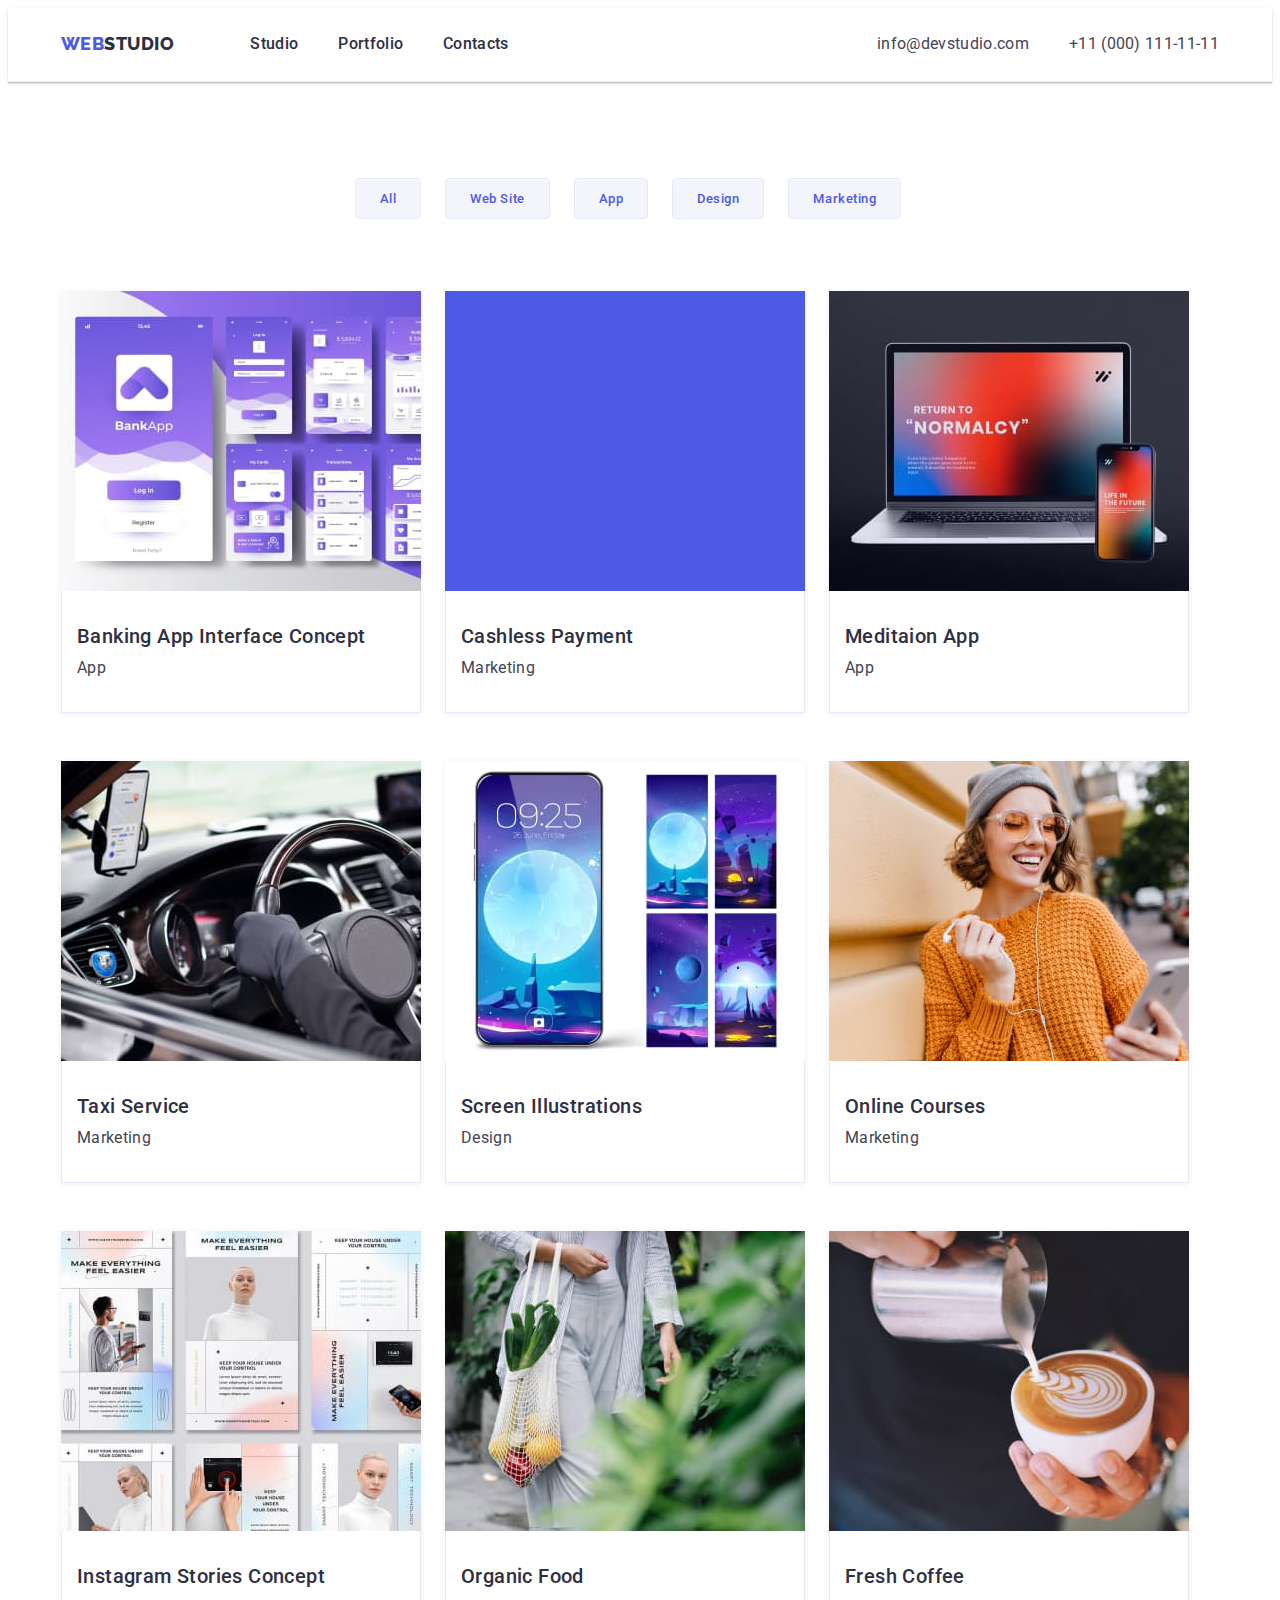
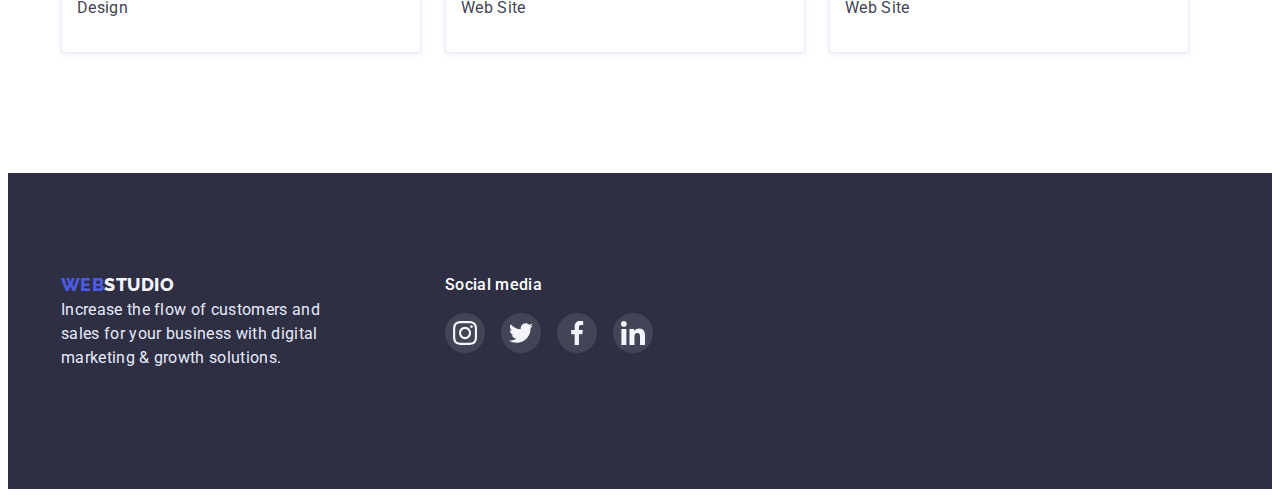
==== portfolio.html @ adcd8532 "thth" ====
<!DOCTYPE html>
<html lang="en">
<head>
    <meta charset="UTF-8">
    <meta http-equiv="X-UA-Compatible" content="IE=edge">
    <meta name="viewport" content="width=device-width, initial-scale=1.0">
    <title>Document</title>
    <link rel="preconnect" href="https://fonts.googleapis.com">
<link rel="preconnect" href="https://fonts.gstatic.com" crossorigin>
<link href="https://fonts.googleapis.com/css2?family=Raleway:wght@800&family=Roboto:wght@400;500&display=swap" rel="stylesheet">
<link rel="stylesheet" href="https://cdnjs.cloudflare.com/ajax/libs/modern-normalize/1.1.0/modern-normalize.min.css" integrity="sha512-wpPYUAdjBVSE4KJnH1VR1HeZfpl1ub8YT/NKx4PuQ5NmX2tKuGu6U/JRp5y+Y8XG2tV+wKQpNHVUX03MfMFn9Q==" crossorigin="anonymous" referrerpolicy="no-referrer" />
<link rel="stylesheet" href="./style/styles.css">
</head>
<body>
     <header class="cap">
        <div class="container  ">
           <div class="container-cap">
        <nav class="cap-navigation">
            <a class="logo link" href="./index.html"><span class="logo-web">Web</span><span class="logo-studio">Studio</span></a>
           
            <ul class="cap-link list">
                <li class="cap-item "><a class="cap-list link" href="./index.html">Studio</a></li>
                <li class="cap-item "><a class="cap-list link" href="#">Portfolio</a></li>
                <li class="cap-item "><a class="cap-list link" href="#">Contacts</a></li>
                
            </ul>
        </nav>
        
        <ul class="cap-link list">
            <li class="cap-contact"><a class="contact link" href="mailto:info@devstudio.com">info@devstudio.com</a></li>
            <li class="cap-contact"><a class="contact link" href="tel:+110001111111">+11 (000) 111-11-11</a></li>
        </ul>
           </div>
        </div>
       
    </header>
    <main class="midle">
    <section> 
        <div class="container">
        <h1 class="portfolio">portfolio</h1>
        <ul class="button list">
       <li><button class="midle-btn" type="button">All</button></li>
       <li><button class="midle-btn" type="button">Web Site</button></li>
       <li><button class="midle-btn" type="button">App</button></li>
       <li><button class="midle-btn" type="button">Design</button></li>
       <li><button class="midle-btn" type="button">Marketing</button></li>
        </ul>
    
        <ul class="img-card list">
            
           
            <li class="midle-item"> <a  class="photo-card link" href="#">
                
                <div class="product-tumb">
                    <img class="photo-img" src="./img/img(5)(1).jpg" alt="App" height="300" width="360"> 
                
                    <div class="overley">  <p class="p-text">14 Stylish and User-Friendly App Design Concepts · Task Manager App · Calorie Tracker App · Exotic Fruit Ecommerce App · Cloud Storage App</p></div>
              
                </div>

                <div class="app">
                <h2 class="midle-description">Banking App Interface Concept</h2>
                <p class="midle-text">App</p></div></a></li>   

             <li class="midle-item"><a  class="photo-card link"href="#">
                
                <div class="product-tumb">
                <img class="photo-img" src="./img/img(6)(1).jpg" alt="App" height="300" width="360">
                 <div class="overley">  <p class="p-text">14 Stylish and User-Friendly App Design Concepts · Task Manager App · Calorie Tracker App · Exotic Fruit Ecommerce App · Cloud Storage App</p></div>
              
                </div>
            
                <div class="app">
                <h2 class="midle-description">Cashless Payment</h2>
                <p class="midle-text">Marketing</p></div></a></li>

           <li class="midle-item"><a  class="photo-card link"href="#">
            
            <div class="product-tumb">
            <img class="photo-img" src="./img/img(7)(1).jpg" alt="App" height="300" width="360">
             <div class="overley">  <p class="p-text">14 Stylish and User-Friendly App Design Concepts · Task Manager App · Calorie Tracker App · Exotic Fruit Ecommerce App · Cloud Storage App</p></div>
              
                </div>

            <div class="app">
            <h2 class="midle-description">Meditaion App</h2>
             <p class="midle-text">App</p></div></a></li>

             <li class="midle-item"><a class="photo-card link" href="#">
                
              <div class="product-tumb">
                <img class="photo-img" src="./img/img(8)(1).jpg" alt="Таксі" height="300" width="360">
                 <div class="overley">  <p class="p-text">14 Stylish and User-Friendly App Design Concepts · Task Manager App · Calorie Tracker App · Exotic Fruit Ecommerce App · Cloud Storage App</p></div>
              
                </div>
                 <div class="app">
                <h2 class="midle-description">Taxi Service</h2>
                <p class="midle-text">Marketing</p></div></a></li>

             <li class="midle-item"><a  class="photo-card link"href="#">
                
                <div class="product-tumb">
                <img  class="photo-img" src="./img/img(9)(1).jpg" alt="Смартфон" height="300" width="360">
                 <div class="overley">  <p class="p-text">14 Stylish and User-Friendly App Design Concepts · Task Manager App · Calorie Tracker App · Exotic Fruit Ecommerce App · Cloud Storage App</p></div>
              
                </div>
                <div class="app">
                <h2 class="midle-description">Screen Illustrations</h2>
                <p class="midle-text">Design</p></div></a></li>

             <li class="midle-item"><a class="photo-card link" href="#">
                
                <div class="product-tumb">
                <img class="photo-img" src="./img/img(10)(1).jpg" alt="Дівчина" height="300" width="360">
                 <div class="overley">  <p class="p-text">14 Stylish and User-Friendly App Design Concepts · Task Manager App · Calorie Tracker App · Exotic Fruit Ecommerce App · Cloud Storage App</p></div>
              
                </div>
                 <div class="app">
                <h2 class="midle-description">Online Courses</h2>
                <p class="midle-text">Marketing</p></div></a></li>

        <div class="gap">

             <li class="midle-item"><a class="photo-card link"href="#">
                <div class="product-tumb">
                
                <img class="photo-img" src="./img/img(11)(1).jpg" alt="Інстаграм" height="300" width="360">
                <div class="overley">  <p class="p-text">14 Stylish and User-Friendly App Design Concepts · Task Manager App · Calorie Tracker App · Exotic Fruit Ecommerce App · Cloud Storage App</p></div>
              
                </div>
                <div class="app">
                <h2 class="midle-description">Instagram Stories Concept</h2>
               <p class="midle-text">Design</p></div></a></li>

             <li class="midle-item"><a class="photo-card link" href="#">
                
                <div class="product-tumb">
                <img class="photo-img" src="./img/img(12)(1).jpg" alt="Їжа" height="300" width="360">
                
                 <div class="overley">  <p class="p-text">14 Stylish and User-Friendly App Design Concepts · Task Manager App · Calorie Tracker App · Exotic Fruit Ecommerce App · Cloud Storage App</p></div>
              
                </div>
  
                <div class="app">
                <h2 class="midle-description">Organic Food</h2>
                <p class="midle-text">Web Site</p></div></a></li>

             <li class="midle-item"><a class="photo-card link" href="#">
                
                <div class="product-tumb">
        
                <img class="photo-img" src="./img/img(13)(1).jpg" alt="Кофе" height="300" width="360">
                  <div class="overley">  <p class="p-text">14 Stylish and User-Friendly App Design Concepts · Task Manager App · Calorie Tracker App · Exotic Fruit Ecommerce App · Cloud Storage App</p></div>
              
                </div>
                 <div class="app">
                <h2 class="midle-description">Fresh Coffee</h2>
                <p class="midle-text">Web Site</p></div></a></li>
        </div>
        
        </ul>
        </div>

    </section>
       </main>
       <footer class="ending">
        <div class="container logo-container">
            <div>
        <a class="logo link" href="./index.html"><span class="logo-web">Web</span><span class="logo-studio-end">Studio</span></a>
        <p class="ending-text">Increase the flow of customers and sales for your business with digital marketing & growth solutions.</p>
        </div> 
        <div class="icons-container">
            <h2 class="title-footer">Social media</h2>
            <ul class="team-soc-icons list">
            <li class="team-soc-item"><a class="team-icons-footer" href="#"><svg class="svg-ivons-footer"><use href="./img/symbol-defs.svg#icon-instagram-2-1"></use></svg></a></li>
            <li class="team-soc-item"><a class="team-icons-footer" href="#"><svg class="svg-ivons-footer"><use href="./img/symbol-defs.svg#icon-twitter-1-1"></use></svg></a></li>
            <li class="team-soc-item"><a class="team-icons-footer" href="#"><svg class="svg-ivons-footer"><use href="./img/symbol-defs.svg#icon-facebook-1-1"></use></svg></a></li>
            <li class="team-soc-item"><a class="team-icons-footer" href="#"><svg class="svg-ivons-footer"><use href="./img/symbol-defs.svg#icon-linkedin-1-1"></use></svg></a></li>
        </ul>
        </div>
        </div>
    </footer>
    
</body>
</html>
---- style/styles.css ----
:root {
    --prime-text-color: #434455;
    --title-text-color:#2E2F42;
    --accent-color: #4D5AE5;
    --white-text: #FFFFFF;
    --white:#F4F4FD;
    --white-background: #E7E9FC;
    --background-total: #E5E5E5;
}
p,h1,h2,h3,h4,h5,h6 {
    margin: 0;
}
ul {
    margin: 0;
    padding-left: 0;
}

body {
    font-family: 'Roboto', sans-serif;
    color: var(--title-text-color);
    font-size: 16px;
    line-height: 1.5;
    letter-spacing: 0.03em;
   
}
.container {
    width: 1158px; 
    padding-left: 15px;
    padding-right: 15px;
    
    margin: 0 auto;}
.list {
    list-style: none;
}
.link {
    text-decoration: none;
    
}
.section {
   
    padding-bottom: 120px;
}
img {
    display: block;
    width: 100%;
    height: auto;
}

.web {
font-family: 'Raleway', sans-serif;
font-weight: 800;
font-size: 18px;
line-height: 1.33;
color: var(--accent-color);
text-transform: uppercase;
}
.studio {
font-family: 'Raleway', sans-serif;
font-weight: 800;
font-size: 18px;
line-height: 1.33;

text-transform: uppercase;
color: var(--title-text-color);
}
.header {
background-color: var(--white-text);
padding-top: 24px;
padding-bottom: 24px;
border-bottom: 1px solid #E7E9FC;
}
.logo  {
    margin-right: 76px;
}
.container-header {
    display: flex;
}
.header-navigation {
    display: flex;
}
.header-list {
    display: flex;
   
}
.list {
    margin-left: auto;
}
.description {
    position:
absolute; 
width: 1px; 
height: 1px; 
margin:
-1px; 
padding: 0; 
overflow:
hidden; 
border: 0; 
clip: rect(0
0 0 0); 
}
.header-item:not( :last-child){
    margin-right: 40px;
}
.header-link {
 font-weight: 500;

letter-spacing: 0.02em;
color: var(--title-text-color);
}
.header-link:hover,.header-link:focus  {
    color: var(--accent-color);
}

.contact {
    font-weight: 400;

letter-spacing: 0.02em;
color: var(--prime-text-color);
}
.contact  {
font-weight: 400;

letter-spacing: 0.02em;
color: var(--prime-text-color);
}
.list {
    display: flex;
}
.contact-list:not( :last-child) {
    margin-right: 40px;
} 
.contact-list:hover {
    color: var(--accent-color);
}
.contact-list:focus {
    color: var(--accent-color);
}
.hero-section-one {
    background-color: var(--title-text-color);
    padding-top: 188px;
    padding-bottom: 188px;
    text-align: center;
    width: 1440px;
    margin-right: auto;
    margin-left: auto;
    height: 600px;
    background-image: linear-gradient(rgba(46, 47, 66, 0.7),rgba(46, 47, 66, 0.7)), url(../img/people-office1\(1\).jpg);
    background-repeat: no-repeat;
    background-position: center;
    background-size: cover;

}
.hero-title {
font-weight: 700;
font-size: 56px;
line-height: 1.09; 

color: var(--white-text);
margin-bottom: 48px;
width: 494px;
text-align: center;
margin-left: auto;
margin-right: auto;

}
.icons {
    display: flex;
    justify-content: center;
   padding: 24px 100px;
    border-radius: 4px;
    margin-bottom: 8px;
    background-color: var(--white);
}
.icons-one {
    width: 64px;
    height: 64px;
}
.hero-section {
    padding-bottom: 0;
}
.hero-section-two {
    padding-bottom: 120px;
}
.one {
    padding-top: 120px;
    padding-bottom: 120px;
    gap: 24px;

    
}

.hero-btn {
font-family: 'Roboto';
font-weight: 500;
font-size: 16px;
line-height: 1.18;
letter-spacing: 0.04em;
color: var(--white-text);
cursor: pointer;
background: var(--accent-color);
border: none;
box-shadow: 0px 4px 4px rgba(0, 0, 0, 0.15);
border-radius: 4px;
padding: 16px 32px;

}
.hero-btn:hover {
    color: var(--white-text);
    background: #404BBF; 
  box-shadow: 0px 1px 6px rgba(46, 47, 66, 0.08), 0px 1px 1px rgba(46, 47, 66, 0.16), 0px 2px 1px rgba(46, 47, 66, 0.08);
border-radius: 4px;
}

.hero-title-two {
font-weight: 500;
font-size: 20px;
line-height: 1.2;
letter-spacing: 0.02em;
color: var(--title-text-color);
margin-bottom: 8px;
}
.hero-text {
font-weight: 400;
letter-spacing: 0.02em;
color: var(--prime-text-color);
}
.title {
font-weight: 700;
font-size: 36px;
line-height: 1.1;
letter-spacing: 0.02em;
color: var(--title-text-color);
margin-bottom: 72px;
text-align: center;
}
.card-one{
    gap:  24px;   
}
.card-two {
    gap: 24px;
}
.team {
font-weight: 500;
font-size: 20px;
line-height: 1.2;
letter-spacing: 0.02em;
color: var(--title-text-color);
background-color: var(--white-text);
margin-bottom: 8px;
text-align: center;

}
.team-link-icons {
  
    display: flex;
    gap: 24px;
    justify-content: center;
    padding-bottom: 36px;
}
.team-soc-icons {
     display: flex;
    gap: 16px;
    justify-content: center;
    padding-bottom: 36px;
}

.team-soc-item {
    width: 40px;
    height: 40px;
    
}
.team-icons{
   
    background-color: var(--accent-color);
    border-radius: 50px;
    display: flex;
    align-items: center;
    justify-content: center;
    width: 40px;
    height: 40px;
    
}
.team-icons:hover,.team-icons:focus {
    background-color: #404BBF;
}
 .svg-ivons {
    width: 16px;
    height: 16px;
 }
 .svg-ivons-footer {
    width: 24px;
    height: 24px;
 }

.hero-section-team {
background: var(--white);
padding-top: 120px;
padding-bottom: 120px;
}
.customers {
    padding-top: 130px;
    padding-bottom: 120px;
}

.clients-icons {
    display: flex;
    width: 168px;
    height: 88px;
    border: 1px solid #8E8F99;
    border-radius: 4px;
    padding: 16px 32px;
    align-items: center;
    justify-content: center;
    fill: #8E8F99;

}

.clients-icons:hover,.clients-icons:focus {
    fill: #404BBF;
    border-color: #404BBF;}

.clients {
    gap: 24px;
}

.activity {
font-weight: 400;
letter-spacing: 0.02em;
color: var(--prime-text-color);
margin-bottom: 12px; 
text-align: center;
}
.ending-text {
font-weight: 400;
letter-spacing: 0.02em;
color: var(--white-background); 
width: 264px;
}
.team-link {
background: var(--white-text);
box-shadow: 0px 1px 6px rgba(46, 47, 66, 0.08), 0px 1px 1px rgba(46, 47, 66, 0.16), 0px 2px 1px rgba(46, 47, 66, 0.08);
border-radius: 0px 0px 4px 4px;

}
.photo {
    margin-bottom: 32px;
}
.studio-ending {
font-family: 'Raleway',sans-serif;
font-weight: 800;
font-size: 18px;
line-height: 21px;
color: var(--white);
text-transform: uppercase;
}
.ending {
    background: var(--title-text-color);
    padding-top: 100px;
    padding-bottom: 100px;
    align-self: start;

}
.logo-ending {
    margin-bottom: 16px;
}
.title-footer {
font-weight: 500;
font-size: 16px;
line-height: 1.5;

margin-bottom: 16px;

letter-spacing: 0.02em;

color: var(--white-text);
}



.team-icons-footer {
     width: 100%;
    height: 100%;
    background-color: rgba(255, 255, 255, 0.1);;
    border-radius: 50px;
    display: flex;
    align-items: center;
    justify-content: center;
}
.team-icons-footer:hover,.team-icons-footer:focus {
    background: #31D0AA;
}
.logo-container {
    display: flex;
    gap: 120px
}
 

/* ------------Porfolio */
.logo-web {
    font-family: 'Raleway',sans-serif;
   font-weight: 800;
    font-size: 18px;
    line-height: 1.3;
color: var(--accent-color);
text-transform: uppercase;
}
.logo-studio {
font-family: 'Raleway', sans-serif;
font-weight: 800;
font-size: 18px;
line-height: 1.3;
text-transform: uppercase;
color: var(--title-text-color);
text-transform: uppercase;
}
.portfolio {
    position:
absolute; 
width: 1px; 
height: 1px; 
margin:
-1px; 
padding: 0; 
overflow:
hidden; 
border: 0; 
clip: rect(0
0 0 0); 
}
.cap {
    background: var(--white-text);
    padding-top: 24px;
    padding-bottom: 24px;
    border-bottom: 1px solid #E7E9FC;
    box-shadow: 0px 2px 1px rgba(46, 47, 66, 0.08), 0px 1px 1px rgba(46, 47, 66, 0.16), 0px 1px 6px rgba(46, 47, 66, 0.08);
}
.cap-navigation {
    display: flex;
}
.cap-list {
    font-weight: 500;
    letter-spacing: 0.02em;
    color: var(--title-text-color); 
}
.cap-link {
    gap: 40px;
}
.container-cap {
    display: flex;
}
.cap-list:hover, .cap-list:focus  {
    color: var(--accent-color);
}
.contact:hover, .contact:focus  {
    color: var(--accent-color)
}


.list {
    list-style: none;
}
.link {
    text-decoration: none;
    }
.contact{
    font-weight: 400;
   letter-spacing: 0.02em;
    color: var(--prime-text-color); 
}
.midle-btn {
 display: flex;
 flex-direction: row;
 justify-content: center ;
 align-items: center;
 padding: 12px 24px;
 margin-right: 24px;
 border: 1px solid var(--white-background);
 border-radius: 4px;
 font-weight: 500;
 text-align: center;
 
}
.button {
    padding-top: 96px;
    justify-content: center ;
    padding-bottom: 72px;
}
.midle-btn {
font-family: 'Roboto';
font-weight: 500;
letter-spacing: 0.04em;
cursor: pointer;
color: var(--accent-color);
background: var(--white);

}

.midle-btn:hover,.midle-btn:focus {
     color: var(--white-text);
    background: #404BBF; 
    box-shadow: 0px 4px 4px rgba(0, 0, 0, 0.15);
border-radius: 4px;
border: 1px solid #404BBF; 
}
.img-card {
    display: flex;
    flex-wrap: wrap;
    padding-bottom: 120px;
    column-gap: 24px;
    row-gap: 48px;
   
}


.product-tumb {
    position: relative;
    overflow: hidden;
}

.overley {
    position: absolute;
    top: 0;
    left: 0;
    width: 100%;
    height: 100%;
    background-color: rgba(33, 150, 243, 0.9);
    transform: translateY(100%);
    opacity: 0;
    transition: transform 250ms cubic-bezier(0.4, 0, 0.2, 1), opacity 250ms cubic-bezier(0.4, 0, 0.2, 1);
}
.p-text {
    display: flex;
    width: 296px;
    height: 96px;
    color: var(--white);
    position: absolute;
    top: 50%;
    left: 50%;
    opacity: 0;
    transform: translate(-50%, -50%);
    transition: opacity 250ms cubic-bezier(0.4, 0, 0.2, 1);
    font-weight: 400;
    font-size: 16px;
    line-height: 1.5;
    letter-spacing: 0.02em;
}


 .img-card>.midle-item:hover  .p-text {
    
    opacity: 1;
}
 .img-card>.midle-item:hover .overley {
    transform: translateY(0);
    opacity: 1;
}


















.midle-item {
    background-color:var(--white-text);
    margin-right: 24p;
    background: #FFFFFF;
    box-shadow: 0px 1px 6px rgba(46, 47, 66, 0.08);
}
.midle-item:hover {
    box-shadow: 0px 1px 6px rgba(46, 47, 66, 0.08), 0px 1px 1px rgba(46, 47, 66, 0.16), 0px 2px 1px rgba(46, 47, 66, 0.08);
}
.gap {
    column-gap: 24px;
    row-gap: 48px;
    display: flex;
}

.midle-item .link {
    margin-bottom: 32px;
}

.midle-description{
font-weight: 500;
font-size: 20px;
line-height: 1.2;
letter-spacing: 0.02em;
color: var(--title-text-color);
margin-bottom: 8px;


}
.midle-text {
font-weight: 400;
letter-spacing: 0.02em;
color: var(--prime-text-color);



}
.logo-studio-end {
font-family: 'Raleway',sans-serif;
font-weight: 800;
font-size: 18px;
line-height: 1.16;
color: var(--white);
text-transform: uppercase;
}
.app {
 border-bottom:  1px solid #E7E9FC;
 border-right: 1px solid #E7E9FC;
 border-left: 1px solid #E7E9FC;
 border-top: 1px solid transparent;
padding-top: 32px;
padding-bottom: 32px;
padding-left: 15px;
}
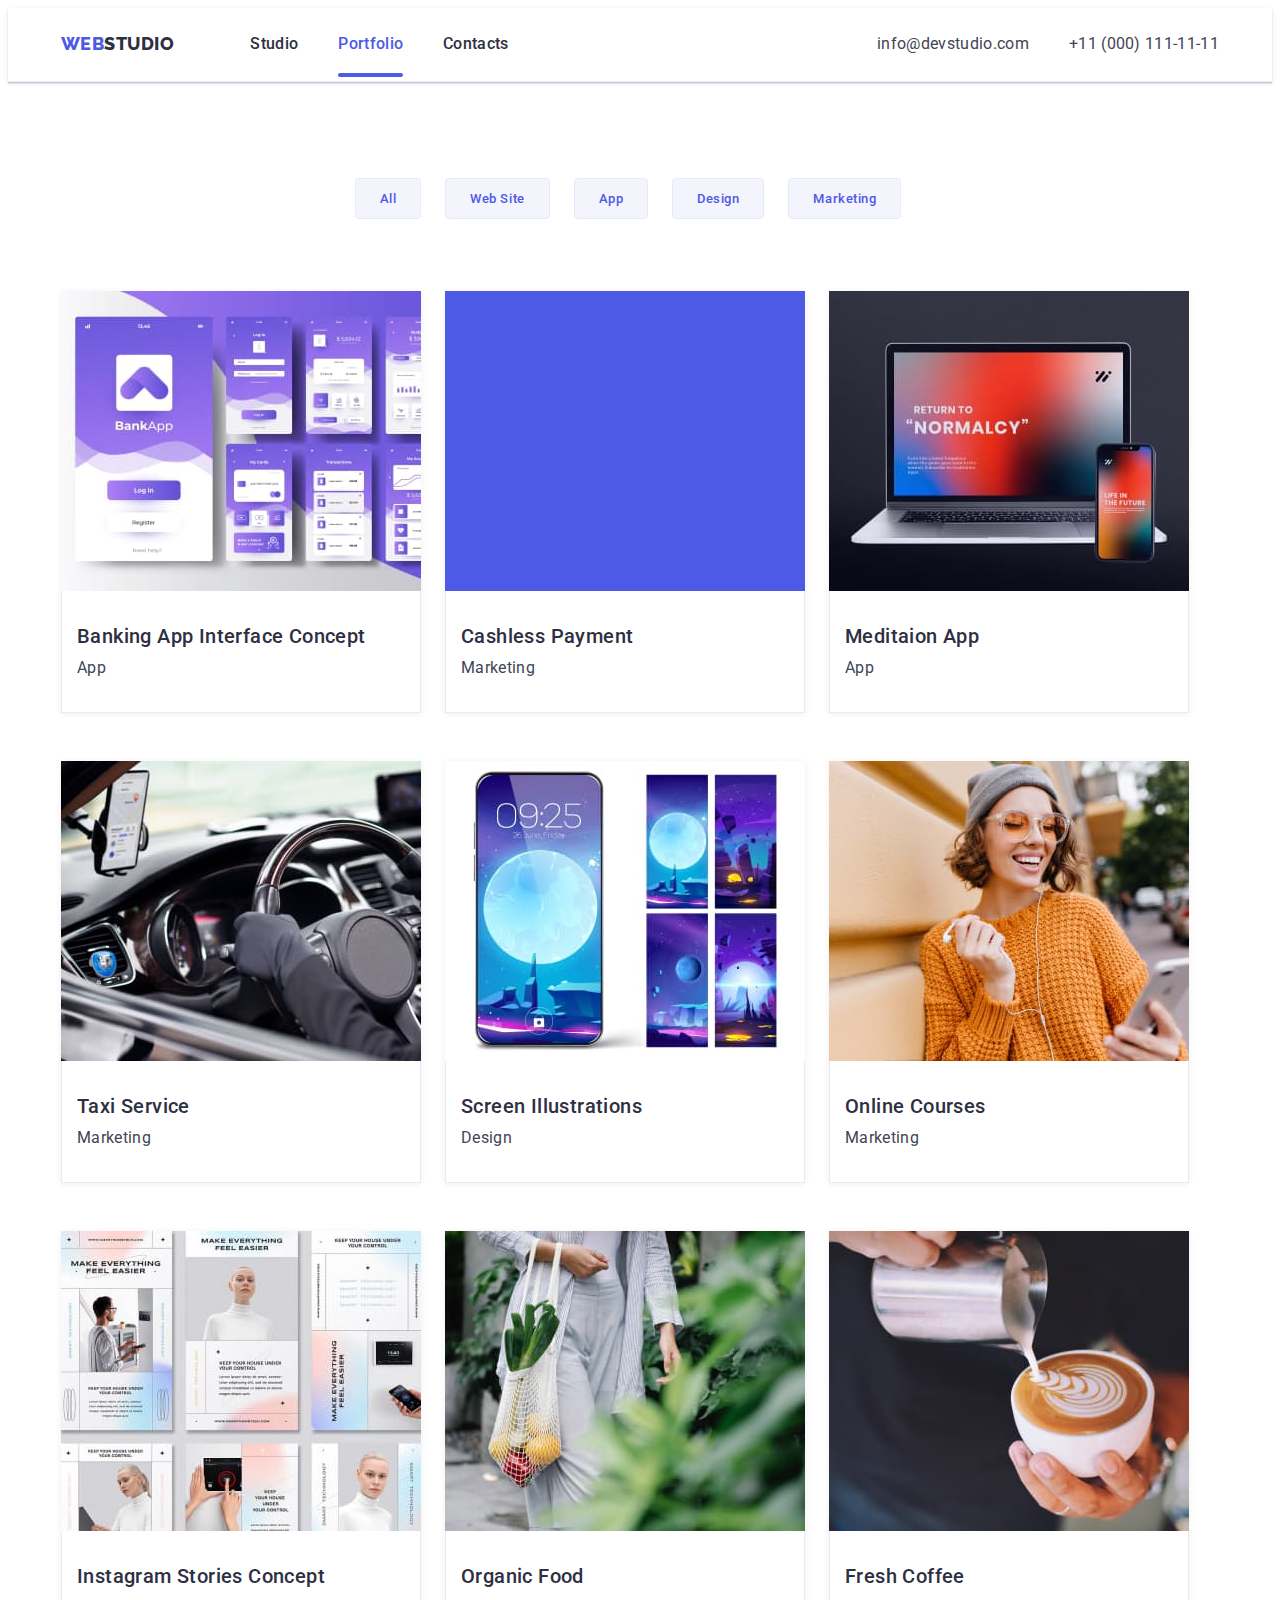
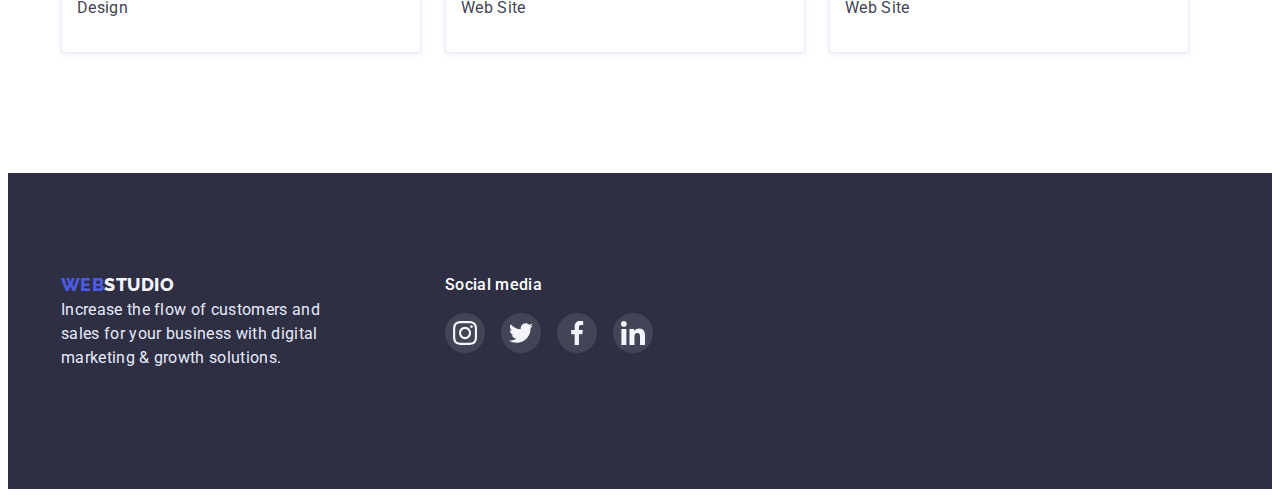
==== commit 2d5b7dd2: "rzzgzg" ====
--- a/portfolio.html
+++ b/portfolio.html
@@ -19,9 +19,9 @@
             <a class="logo link" href="./index.html"><span class="logo-web">Web</span><span class="logo-studio">Studio</span></a>
            
             <ul class="cap-link list">
-                <li class="cap-item "><a class="cap-list link" href="./index.html">Studio</a></li>
-                <li class="cap-item "><a class="cap-list link" href="#">Portfolio</a></li>
-                <li class="cap-item "><a class="cap-list link" href="#">Contacts</a></li>
+                <li class="cap-item "><a class="cap-list   link" href="./index.html">Studio</a></li>
+                <li class="cap-item "><a class="cap-list current  link" href="#">Portfolio</a></li>
+                <li class="cap-item "><a class="cap-list   link" href="#">Contacts</a></li>
                 
             </ul>
         </nav>
@@ -46,7 +46,7 @@
        <li><button class="midle-btn" type="button">Marketing</button></li>
         </ul>
     
-        <ul class="img-card list">
+           <ul class="img-card list">
             
            
             <li class="midle-item"> <a  class="photo-card link" href="#">
@@ -119,7 +119,7 @@
                 <h2 class="midle-description">Online Courses</h2>
                 <p class="midle-text">Marketing</p></div></a></li>
 
-        <div class="gap">
+        
 
              <li class="midle-item"><a class="photo-card link"href="#">
                 <div class="product-tumb">
@@ -156,7 +156,7 @@
                  <div class="app">
                 <h2 class="midle-description">Fresh Coffee</h2>
                 <p class="midle-text">Web Site</p></div></a></li>
-        </div>
+        
         
         </ul>
         </div>
--- a/style/styles.css
+++ b/style/styles.css
@@ -104,6 +104,8 @@
 }
 .header-link {
  font-weight: 500;
+ position: relative;
+ padding-bottom: 24px;
 
 letter-spacing: 0.02em;
 color: var(--title-text-color);
@@ -212,6 +214,56 @@
 border-radius: 4px;
 }
 
+/* modal */
+
+.backdrop {
+    position: fixed;
+    width: 100%;
+    height: 100%;
+    top: 0;
+    left: 0;
+   background-color: rgba(0, 0, 0, 0.5);
+
+}
+.backdrop.is-hidden {
+    opacity: 0;
+    pointer-events: none;
+}
+
+.modal {
+    position: absolute;
+    top: 50%;
+    left: 50%;
+   transform: translate(-50%, -50%) scaleX(1);
+transition-duration: 250ms;
+transition-timing-function: cubic-bezier(0.4, 0, 0.2, 1);
+
+min-width: 408px;
+min-height: 584px;
+
+background-color: #FCFCFC;
+}
+
+
+
+
+
+
+
+
+
+
+
+
+
+
+
+
+
+
+
+
+
 .hero-title-two {
 font-weight: 500;
 font-size: 20px;
@@ -442,7 +494,43 @@
     font-weight: 500;
     letter-spacing: 0.02em;
     color: var(--title-text-color); 
-}
+    padding-bottom: 24px;
+    position: relative;
+}
+
+.current:after {
+      content:'';
+    display: block;
+    position: absolute;
+
+    width: 100%;
+    height: 4px;
+    border-radius: 2px;
+    background: var(--accent-color);
+    bottom: 0;
+    left: 0;
+
+    opacity: 1;
+}
+.current {
+    color: var(--accent-color);
+}
+
+
+.cap-list:hover,
+.cap-list:focus,
+.cap-list:active {
+    color: var(--accent-color);
+}
+
+
+
+
+
+
+
+
+
 .cap-link {
     gap: 40px;
 }
@@ -503,7 +591,7 @@
 border-radius: 4px;
 border: 1px solid #404BBF; 
 }
-.img-card {
+.img-card  {
     display: flex;
     flex-wrap: wrap;
     padding-bottom: 120px;
@@ -570,9 +658,6 @@
 
 
 
-
-
-
 .midle-item {
     background-color:var(--white-text);
     margin-right: 24p;
@@ -582,11 +667,7 @@
 .midle-item:hover {
     box-shadow: 0px 1px 6px rgba(46, 47, 66, 0.08), 0px 1px 1px rgba(46, 47, 66, 0.16), 0px 2px 1px rgba(46, 47, 66, 0.08);
 }
-.gap {
-    column-gap: 24px;
-    row-gap: 48px;
-    display: flex;
-}
+
 
 .midle-item .link {
     margin-bottom: 32px;
@@ -626,4 +707,25 @@
 padding-top: 32px;
 padding-bottom: 32px;
 padding-left: 15px;
-}+}
+
+
+
+
+
+
+
+
+
+
+
+
+
+
+
+
+
+
+
+
+
